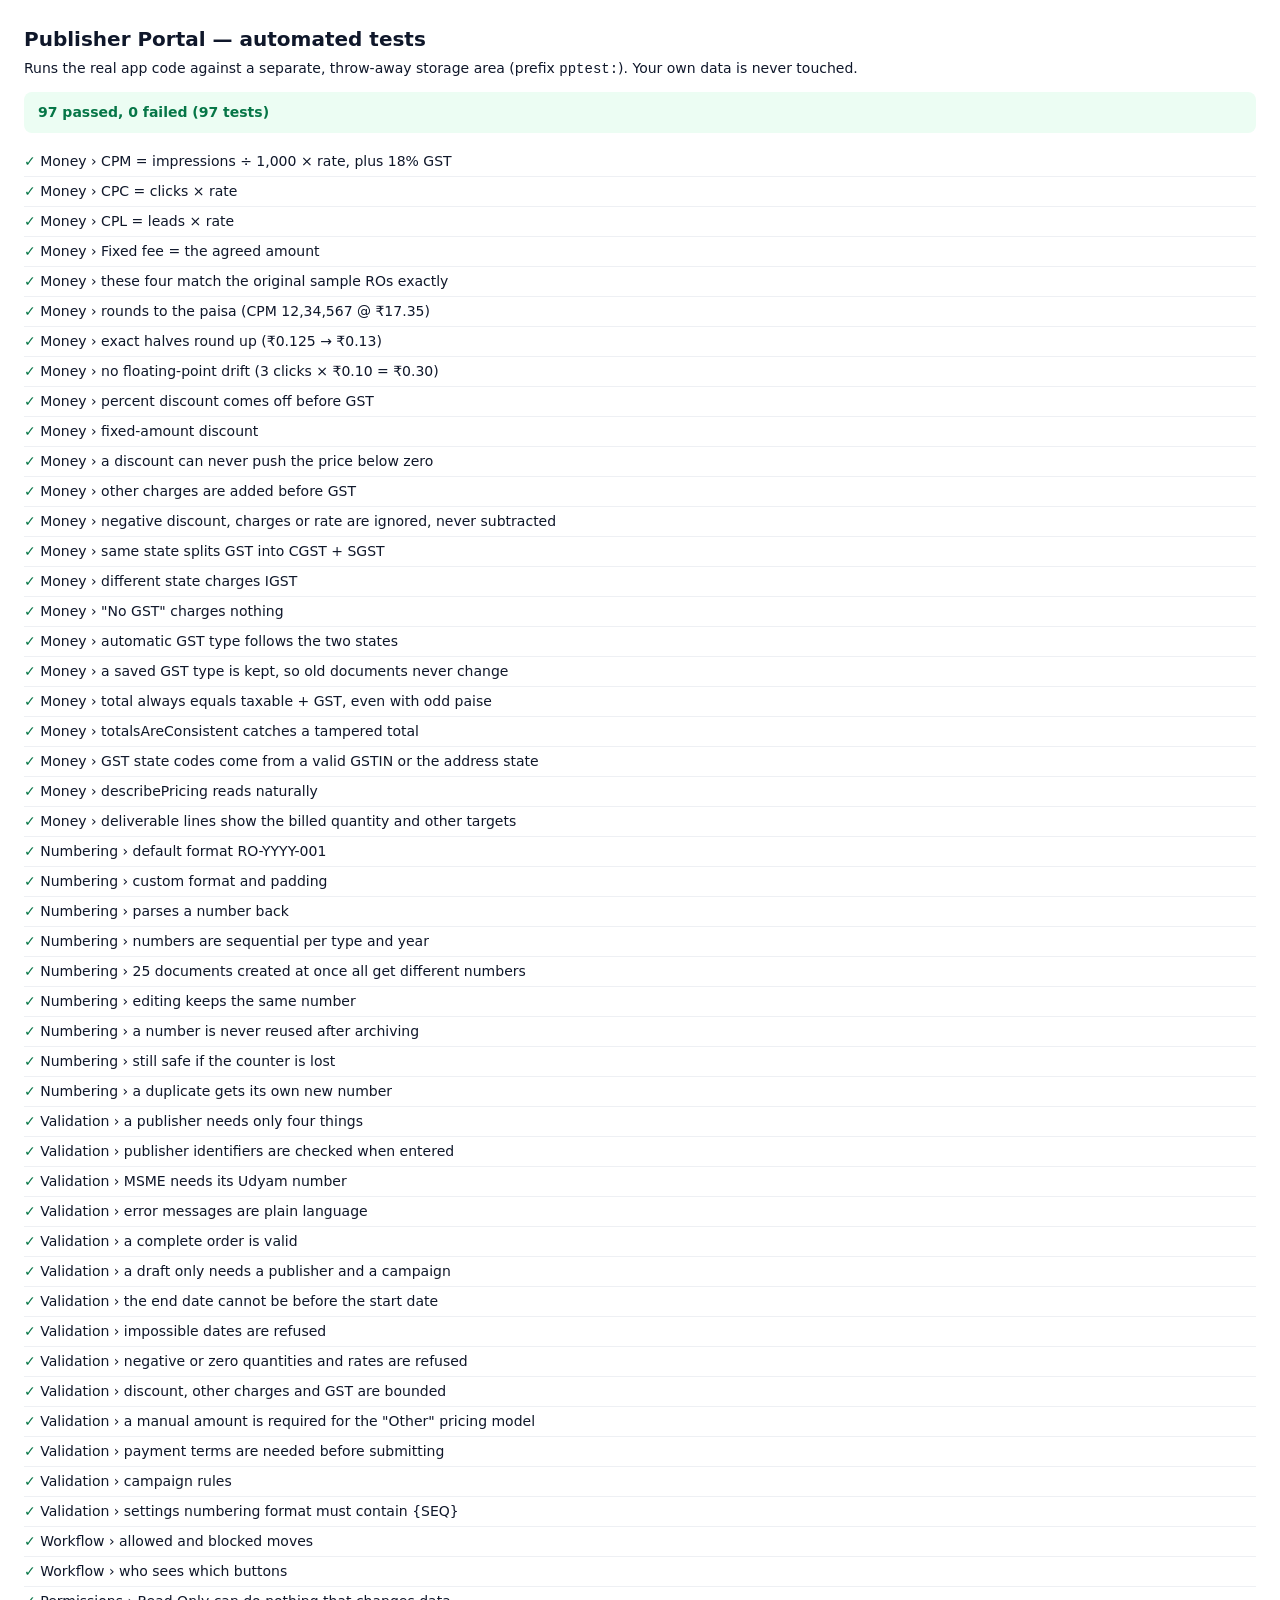
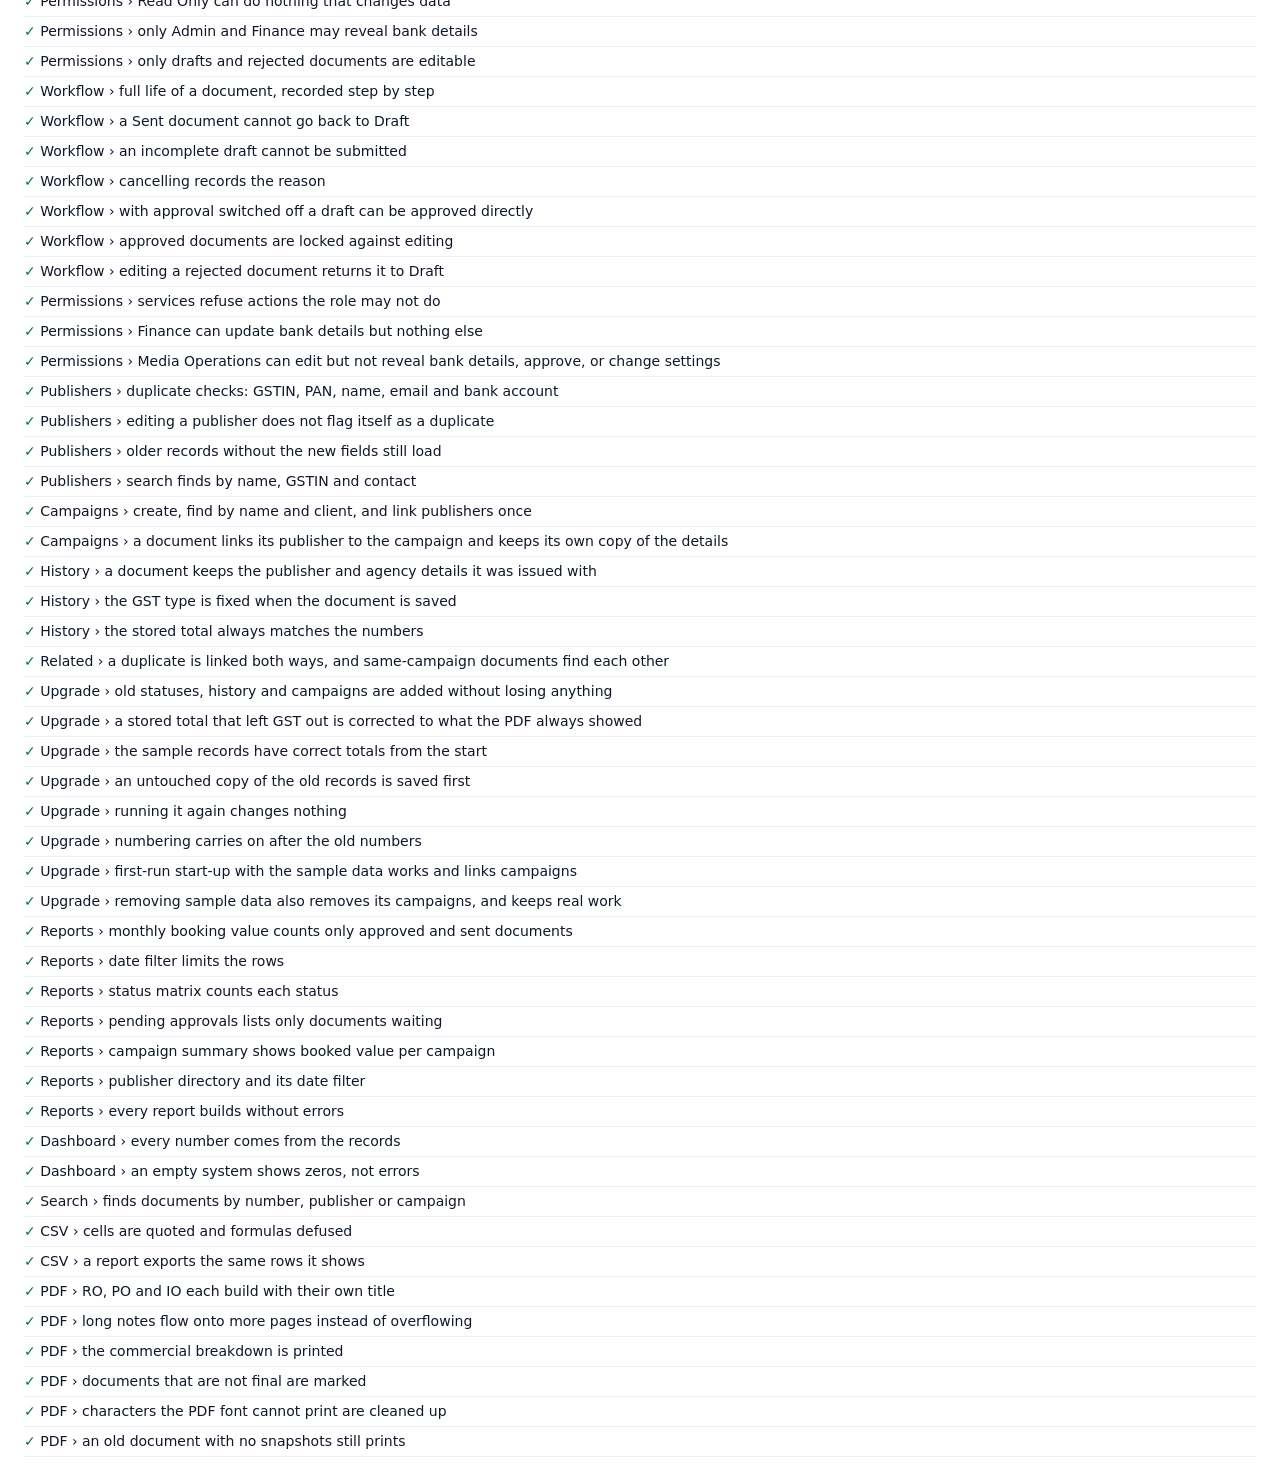
==== tests/index.html @ 41395e2f "Publisher Portal: simplified dashboard, campaigns, RO/PO/IO wizard, approvals, reports, tests" ====
<!DOCTYPE html>
<html lang="en">
<head>
  <meta charset="UTF-8" />
  <meta name="viewport" content="width=device-width, initial-scale=1.0" />
  <title>Publisher Portal tests</title>
  <style>
    body { font: 14px/1.5 system-ui, sans-serif; margin: 24px; color: #0f172a; }
    h1 { font-size: 20px; margin: 0 0 4px; }
    #summary { font-weight: 700; padding: 10px 14px; border-radius: 8px; margin: 12px 0; }
    #summary.pass { background: #ecfdf3; color: #067647; } #summary.fail { background: #fef3f2; color: #b42318; }
    ul { list-style: none; padding: 0; } li { padding: 4px 0; border-bottom: 1px solid #eef0f4; }
    .ok::before { content: '✓ '; color: #067647; } .bad::before { content: '✗ '; color: #b42318; font-weight: 700; }
    pre { background: #fef3f2; padding: 8px; border-radius: 6px; white-space: pre-wrap; margin: 4px 0 0; }
  </style>
</head>
<body>
  <h1>Publisher Portal — automated tests</h1>
  <div>Runs the real app code against a separate, throw-away storage area (prefix <code>pptest:</code>). Your own data is never touched.</div>
  <div id="summary">Running…</div>
  <ul id="results"></ul>

  <script>window.PP_STORAGE_PREFIX = 'pptest:';</script>
  <script src="../vendor/react.production.min.js"></script>
  <script src="../vendor/react-dom.production.min.js"></script>
  <script src="../vendor/htm.umd.js"></script>
  <script src="../vendor/jspdf.umd.min.js"></script>
  <script src="../vendor/jspdf.plugin.autotable.min.js"></script>

  <!-- Same files, same order as index.html — everything up to the services (no screens). -->
  <script src="../js/utils/react.js"></script>
  <script src="../js/assets/logos.js"></script>
  <script src="../js/config/currentUser.js"></script>
  <script src="../js/config/constants.js"></script>
  <script src="../js/config/permissions.js"></script>
  <script src="../js/utils/formatting.js"></script>
  <script src="../js/utils/finance.js"></script>
  <script src="../js/utils/validation.js"></script>
  <script src="../js/utils/documentNumbering.js"></script>
  <script src="../js/utils/workflow.js"></script>
  <script src="../js/utils/diff.js"></script>
  <script src="../js/utils/search.js"></script>
  <script src="../js/utils/summary.js"></script>
  <script src="../js/utils/csv.js"></script>
  <script src="../js/data/models.js"></script>
  <script src="../js/services/storageService.js"></script>
  <script src="../js/services/auditService.js"></script>
  <script src="../js/services/settingsService.js"></script>
  <script src="../js/services/fileService.js"></script>
  <script src="../js/services/publisherService.js"></script>
  <script src="../js/services/campaignService.js"></script>
  <script src="../js/services/documentService.js"></script>
  <script src="../js/services/pdfService.js"></script>
  <script src="../js/services/reportService.js"></script>
  <script src="../js/data/seed.js"></script>
  <script src="../js/services/migrationService.js"></script>
  <script src="../js/services/seedService.js"></script>

  <script src="harness.js"></script>
  <script src="tests.js"></script>
  <script>runAllTests();</script>
</body>
</html>
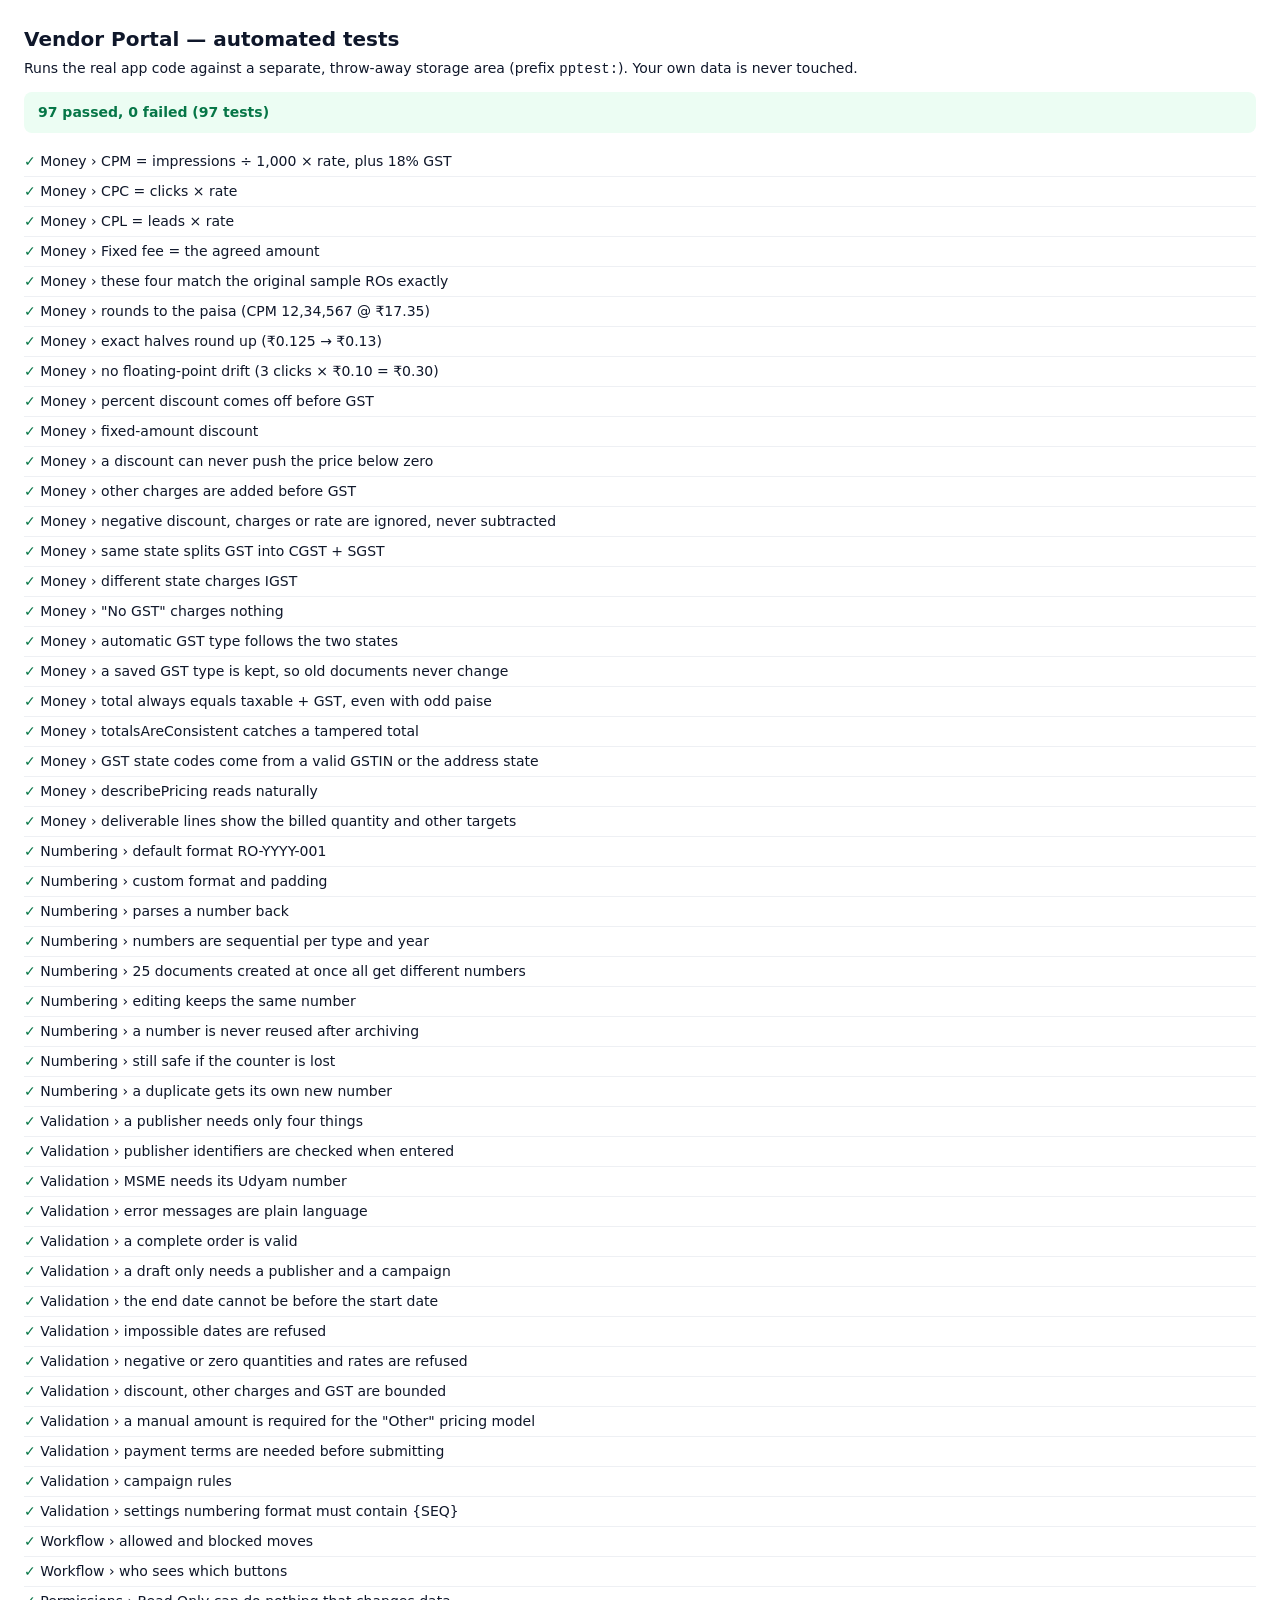
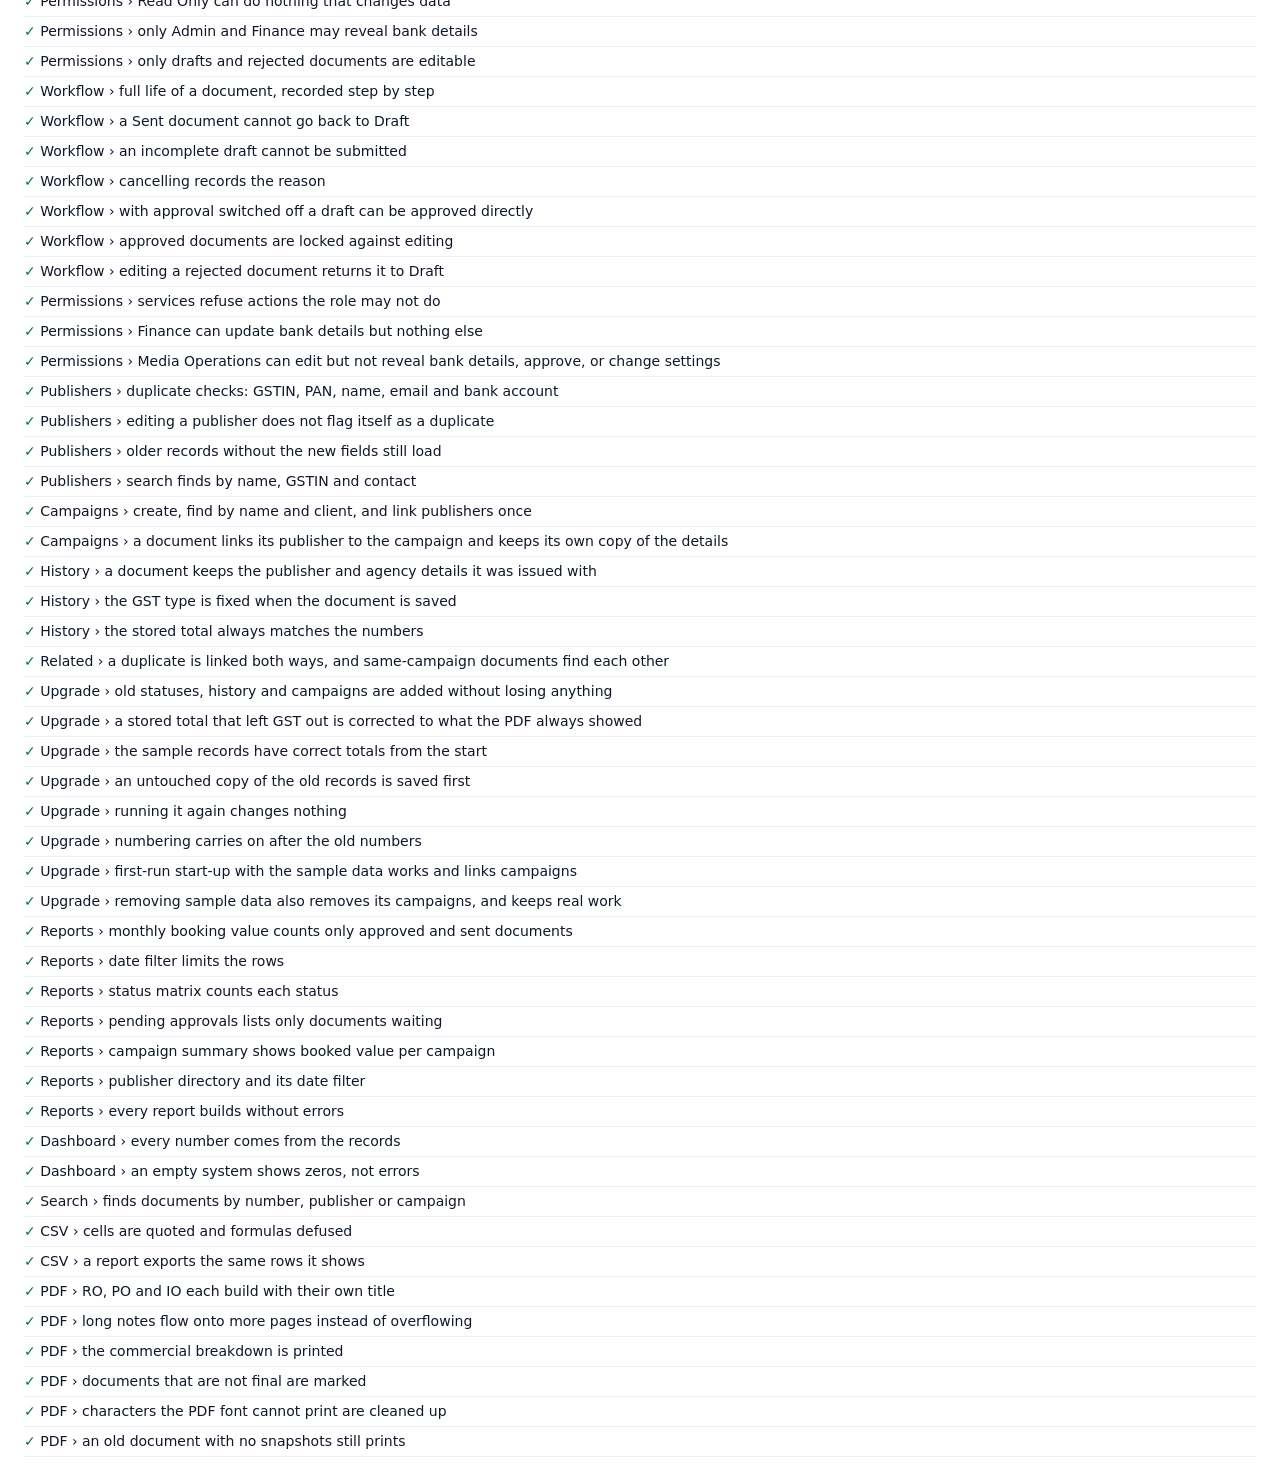
==== commit c470a0c7: "Rename Publisher Portal to Vendor Portal" ====
--- a/tests/index.html
+++ b/tests/index.html
@@ -3,7 +3,7 @@
 <head>
   <meta charset="UTF-8" />
   <meta name="viewport" content="width=device-width, initial-scale=1.0" />
-  <title>Publisher Portal tests</title>
+  <title>Vendor Portal tests</title>
   <style>
     body { font: 14px/1.5 system-ui, sans-serif; margin: 24px; color: #0f172a; }
     h1 { font-size: 20px; margin: 0 0 4px; }
@@ -15,7 +15,7 @@
   </style>
 </head>
 <body>
-  <h1>Publisher Portal — automated tests</h1>
+  <h1>Vendor Portal — automated tests</h1>
   <div>Runs the real app code against a separate, throw-away storage area (prefix <code>pptest:</code>). Your own data is never touched.</div>
   <div id="summary">Running…</div>
   <ul id="results"></ul>
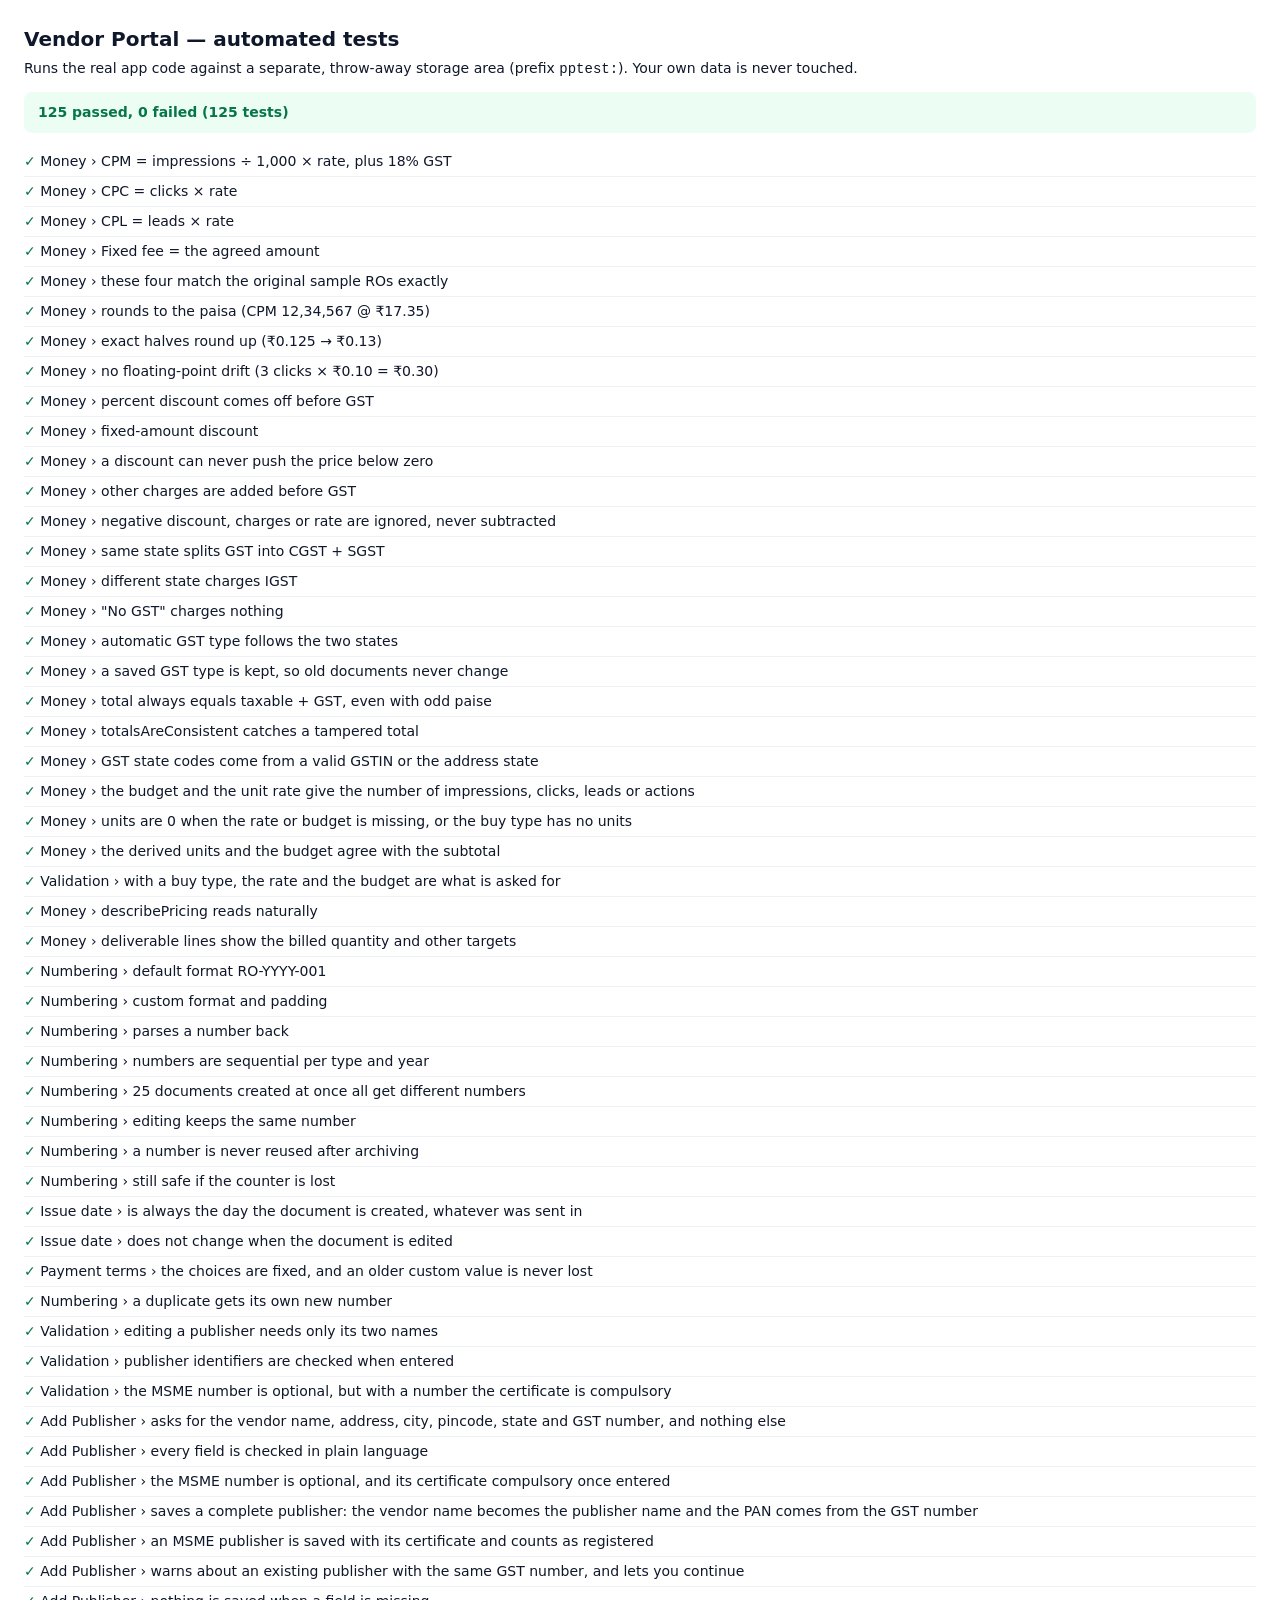
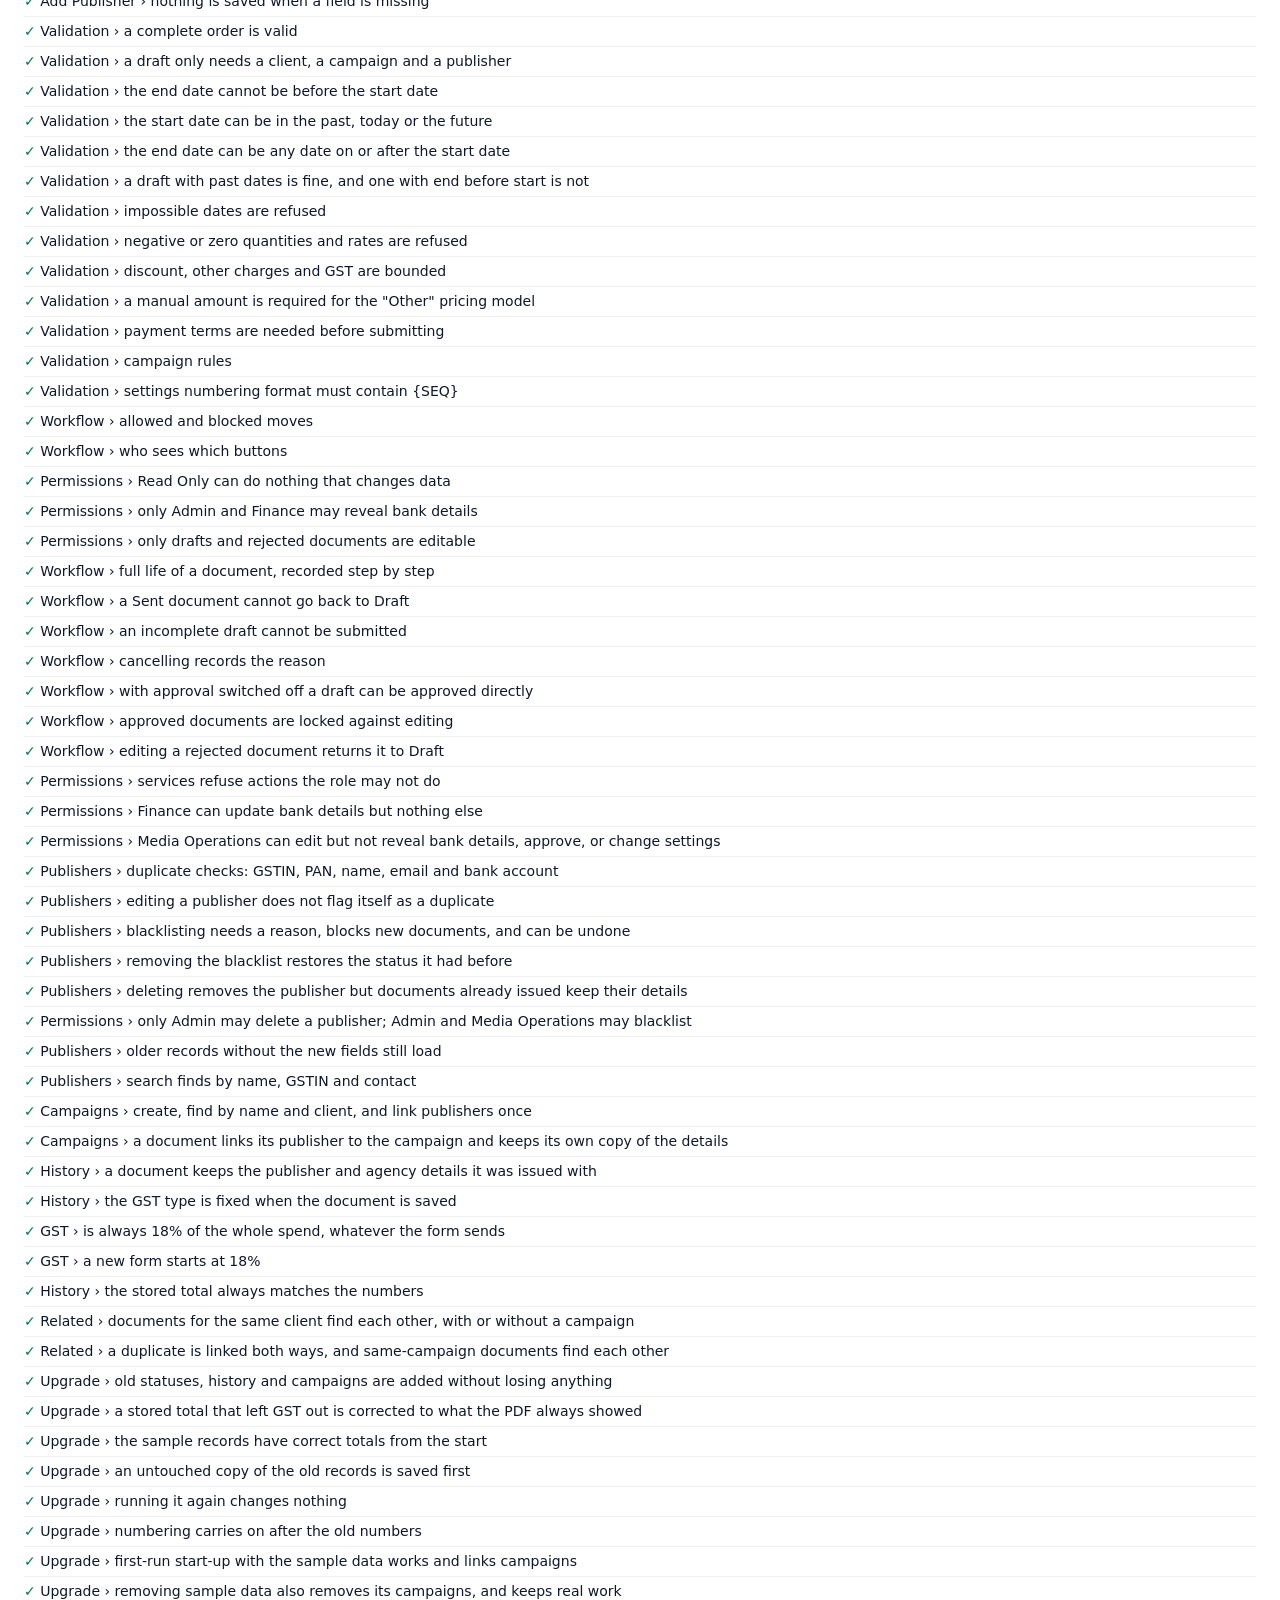
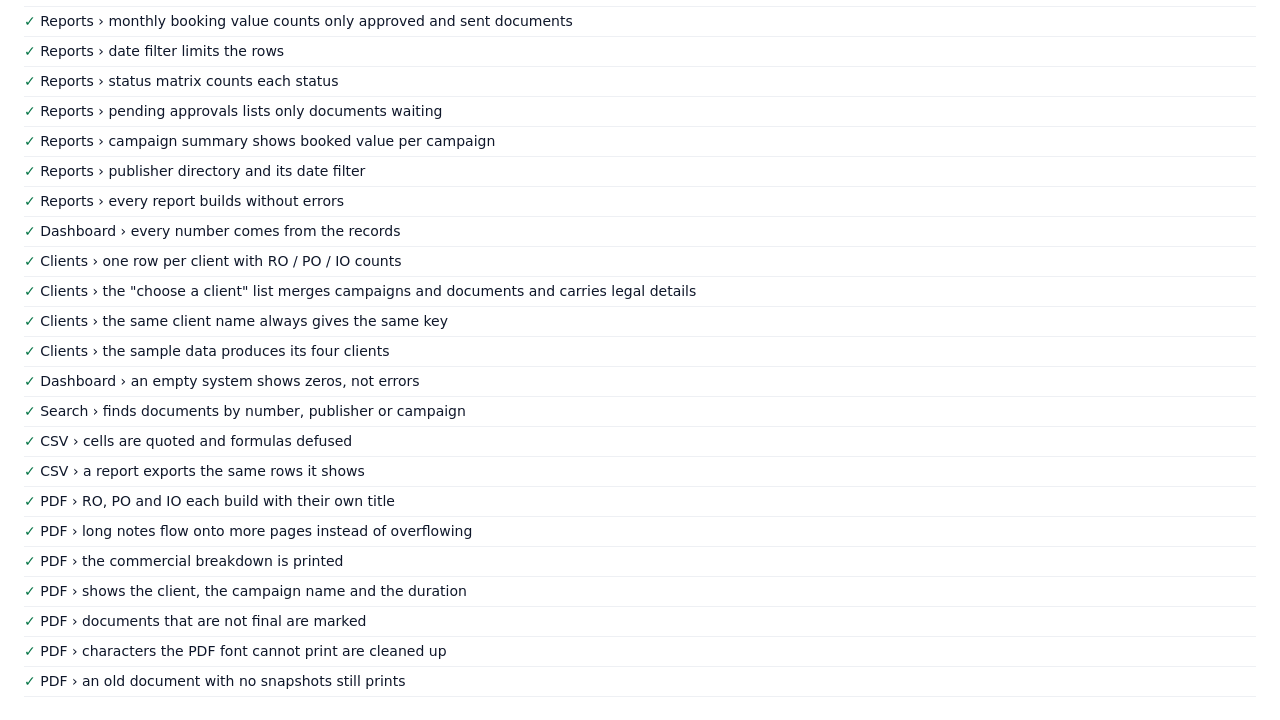
==== commit 0603e404: "Add Publisher: vendor name, address, city, pincode, state, GST number, optional MSME number with com" ====
--- a/tests/index.html
+++ b/tests/index.html
@@ -55,6 +55,7 @@
   <script src="../js/data/seed.js"></script>
   <script src="../js/services/migrationService.js"></script>
   <script src="../js/services/seedService.js"></script>
+  <script src="../js/components/PublisherAdd.js"></script> <!-- only its pure checkNewPublisher() is tested -->
 
   <script src="harness.js"></script>
   <script src="tests.js"></script>
